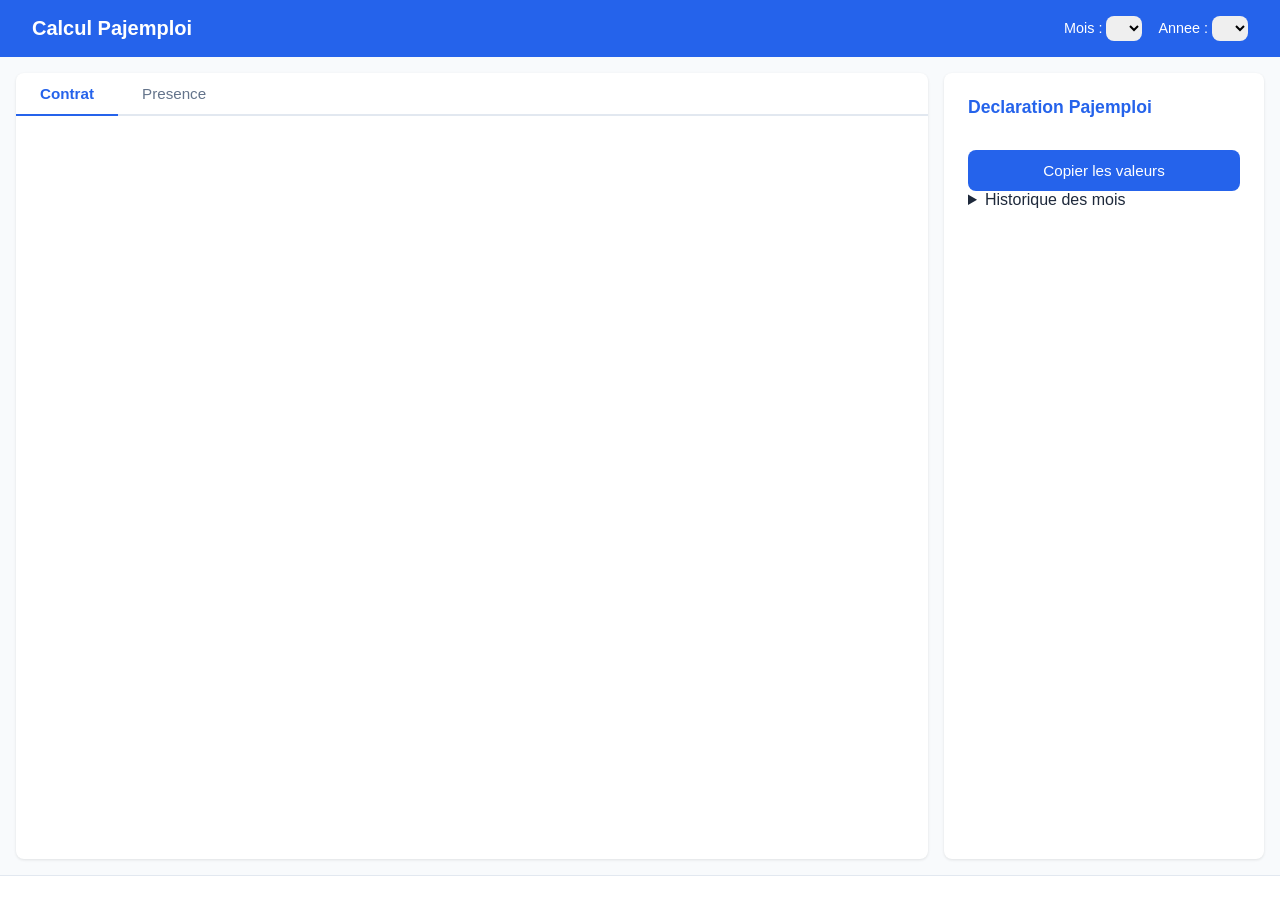
==== index.html @ 26d1346f "feat: project scaffold with HTML layout, CSS grid, and JS file structure Create the full page skelet" ====
<!DOCTYPE html>
<html lang="fr">
<head>
  <meta charset="UTF-8">
  <meta name="viewport" content="width=device-width, initial-scale=1.0">
  <title>Calcul Pajemploi</title>
  <link rel="stylesheet" href="css/style.css">
</head>
<body>
  <header class="header">
    <h1>Calcul Pajemploi</h1>
    <div class="header-controls">
      <label>Mois : <select id="select-month"></select></label>
      <label>Annee : <select id="select-year"></select></label>
    </div>
  </header>

  <main class="main-layout">
    <section class="central-panel">
      <nav class="tabs">
        <button class="tab active" data-tab="contrat">Contrat</button>
        <button class="tab" data-tab="presence">Presence</button>
      </nav>
      <div id="tab-contrat" class="tab-content active"></div>
      <div id="tab-presence" class="tab-content"></div>
    </section>

    <aside class="side-panel">
      <h2>Declaration Pajemploi</h2>
      <div id="pajemploi-results"></div>
      <button id="btn-copy">Copier les valeurs</button>
      <details id="history-section">
        <summary>Historique des mois</summary>
        <ul id="history-list"></ul>
      </details>
    </aside>
  </main>

  <footer class="footer"><div id="footer-rates"></div></footer>

  <script src="js/parametrage.js"></script>
  <script src="js/calculs.js"></script>
  <script src="js/storage.js"></script>
  <script src="js/app.js"></script>
</body>
</html>
---- css/style.css ----
*, *::before, *::after { box-sizing: border-box; margin: 0; padding: 0; }

:root {
  --primary: #2563eb;
  --primary-light: #dbeafe;
  --bg: #f8fafc;
  --surface: #ffffff;
  --text: #1e293b;
  --text-light: #64748b;
  --border: #e2e8f0;
  --success: #16a34a;
  --warning: #f59e0b;
  --danger: #dc2626;
  --radius: 8px;
}

body {
  font-family: -apple-system, BlinkMacSystemFont, 'Segoe UI', sans-serif;
  background: var(--bg);
  color: var(--text);
  min-height: 100vh;
  display: flex;
  flex-direction: column;
}

/* ---- Header ---- */
.header {
  background: var(--primary);
  color: white;
  padding: 1rem 2rem;
  display: flex;
  justify-content: space-between;
  align-items: center;
}

.header h1 { font-size: 1.25rem; }

.header-controls { display: flex; gap: 1rem; }
.header-controls label { font-size: 0.9rem; }
.header-controls select {
  padding: 0.25rem 0.5rem;
  border-radius: var(--radius);
  border: none;
}

/* ---- Main Layout (CSS Grid) ---- */
.main-layout {
  flex: 1;
  display: grid;
  grid-template-columns: 1fr 320px;
  gap: 1rem;
  padding: 1rem;
  max-width: 1600px;
  width: 100%;
  margin: 0 auto;
}

/* ---- Central Panel ---- */
.central-panel {
  background: var(--surface);
  border-radius: var(--radius);
  box-shadow: 0 1px 3px rgba(0,0,0,0.1);
  overflow: hidden;
}

/* ---- Tabs ---- */
.tabs {
  display: flex;
  border-bottom: 2px solid var(--border);
}

.tab {
  padding: 0.75rem 1.5rem;
  border: none;
  background: none;
  cursor: pointer;
  font-size: 0.95rem;
  color: var(--text-light);
  border-bottom: 2px solid transparent;
  margin-bottom: -2px;
  transition: color 0.2s, border-color 0.2s;
}

.tab:hover {
  color: var(--primary);
}

.tab.active {
  color: var(--primary);
  border-bottom-color: var(--primary);
  font-weight: 600;
}

.tab-content { display: none; padding: 1.5rem; }
.tab-content.active { display: block; }

/* ---- Side Panel ---- */
.side-panel {
  background: var(--surface);
  border-radius: var(--radius);
  box-shadow: 0 1px 3px rgba(0,0,0,0.1);
  padding: 1.5rem;
  position: sticky;
  top: 1rem;
  max-height: calc(100vh - 6rem);
  overflow-y: auto;
}

.side-panel h2 {
  font-size: 1.1rem;
  margin-bottom: 1rem;
  color: var(--primary);
}

#btn-copy {
  width: 100%;
  padding: 0.75rem;
  background: var(--primary);
  color: white;
  border: none;
  border-radius: var(--radius);
  cursor: pointer;
  font-size: 0.95rem;
  margin-top: 1rem;
  transition: opacity 0.2s;
}

#btn-copy:hover { opacity: 0.9; }

/* ---- Footer ---- */
.footer {
  background: var(--surface);
  border-top: 1px solid var(--border);
  padding: 0.75rem 2rem;
  font-size: 0.85rem;
  color: var(--text-light);
}

/* ---- Responsive: Tablet ---- */
@media (max-width: 1024px) {
  .main-layout {
    grid-template-columns: 1fr;
  }
  .side-panel {
    position: static;
    max-height: none;
  }
}

/* ---- Responsive: Mobile ---- */
@media (max-width: 768px) {
  .header {
    flex-direction: column;
    gap: 0.5rem;
    padding: 0.75rem 1rem;
  }
  .header h1 { font-size: 1.1rem; }

  .main-layout { padding: 0.5rem; }

  .tab-content { padding: 0.75rem; }
}
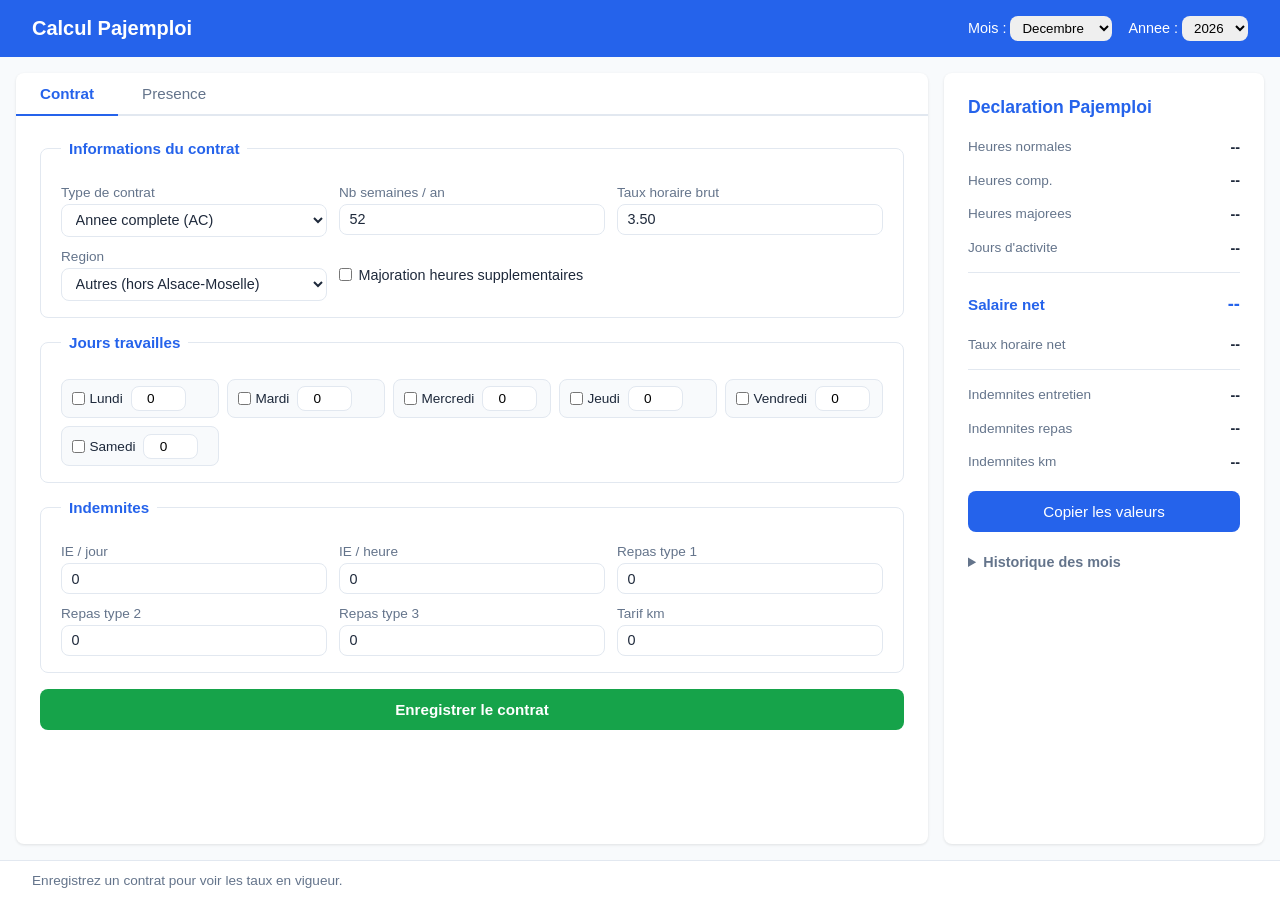
==== commit a7782e19: "feat: add contract form, attendance table, and Pajemploi results panel - Contract form with localSto" ====
--- a/index.html
+++ b/index.html
@@ -21,13 +21,172 @@
         <button class="tab active" data-tab="contrat">Contrat</button>
         <button class="tab" data-tab="presence">Presence</button>
       </nav>
-      <div id="tab-contrat" class="tab-content active"></div>
-      <div id="tab-presence" class="tab-content"></div>
+
+      <!-- ==================== TAB CONTRAT ==================== -->
+      <div id="tab-contrat" class="tab-content active">
+        <form id="form-contrat">
+          <fieldset class="form-section">
+            <legend>Informations du contrat</legend>
+            <div class="form-grid">
+              <div class="form-group">
+                <label for="typeContrat">Type de contrat</label>
+                <select id="typeContrat" name="typeContrat">
+                  <option value="AC">Annee complete (AC)</option>
+                  <option value="AI">Annee incomplete (AI)</option>
+                </select>
+              </div>
+              <div class="form-group">
+                <label for="nbSemContrat">Nb semaines / an</label>
+                <input type="number" id="nbSemContrat" name="nbSemContrat" value="52" min="1" max="52" step="1">
+              </div>
+              <div class="form-group">
+                <label for="tauxHoraire">Taux horaire brut</label>
+                <input type="number" id="tauxHoraire" name="tauxHoraire" value="3.50" min="0" step="0.01">
+              </div>
+              <div class="form-group">
+                <label for="region">Region</label>
+                <select id="region" name="region">
+                  <option value="Autres">Autres (hors Alsace-Moselle)</option>
+                  <option value="Alsace-Moselle">Alsace-Moselle</option>
+                </select>
+              </div>
+              <div class="form-group form-group-inline">
+                <label>
+                  <input type="checkbox" id="majorationHS" name="majorationHS">
+                  Majoration heures supplementaires
+                </label>
+              </div>
+              <div class="form-group" id="group-pourcentMajo" style="display:none;">
+                <label for="pourcentMajo">% majoration</label>
+                <input type="number" id="pourcentMajo" name="pourcentMajo" value="10" min="0" max="100" step="1">
+              </div>
+            </div>
+          </fieldset>
+
+          <fieldset class="form-section">
+            <legend>Jours travailles</legend>
+            <div class="jours-grid">
+              <div class="jour-config">
+                <label><input type="checkbox" id="jour-1" data-dow="1"> Lundi</label>
+                <input type="number" id="heures-1" data-dow="1" value="0" min="0" max="24" step="0.25" class="input-heures" placeholder="h">
+              </div>
+              <div class="jour-config">
+                <label><input type="checkbox" id="jour-2" data-dow="2"> Mardi</label>
+                <input type="number" id="heures-2" data-dow="2" value="0" min="0" max="24" step="0.25" class="input-heures" placeholder="h">
+              </div>
+              <div class="jour-config">
+                <label><input type="checkbox" id="jour-3" data-dow="3"> Mercredi</label>
+                <input type="number" id="heures-3" data-dow="3" value="0" min="0" max="24" step="0.25" class="input-heures" placeholder="h">
+              </div>
+              <div class="jour-config">
+                <label><input type="checkbox" id="jour-4" data-dow="4"> Jeudi</label>
+                <input type="number" id="heures-4" data-dow="4" value="0" min="0" max="24" step="0.25" class="input-heures" placeholder="h">
+              </div>
+              <div class="jour-config">
+                <label><input type="checkbox" id="jour-5" data-dow="5"> Vendredi</label>
+                <input type="number" id="heures-5" data-dow="5" value="0" min="0" max="24" step="0.25" class="input-heures" placeholder="h">
+              </div>
+              <div class="jour-config">
+                <label><input type="checkbox" id="jour-6" data-dow="6"> Samedi</label>
+                <input type="number" id="heures-6" data-dow="6" value="0" min="0" max="24" step="0.25" class="input-heures" placeholder="h">
+              </div>
+            </div>
+          </fieldset>
+
+          <fieldset class="form-section">
+            <legend>Indemnites</legend>
+            <div class="form-grid">
+              <div class="form-group">
+                <label for="ieContractuelJour">IE / jour</label>
+                <input type="number" id="ieContractuelJour" name="ieContractuelJour" value="0" min="0" step="0.01">
+              </div>
+              <div class="form-group">
+                <label for="ieContractuelHeure">IE / heure</label>
+                <input type="number" id="ieContractuelHeure" name="ieContractuelHeure" value="0" min="0" step="0.001">
+              </div>
+              <div class="form-group">
+                <label for="tarifRepas1">Repas type 1</label>
+                <input type="number" id="tarifRepas1" name="tarifRepas1" value="0" min="0" step="0.01">
+              </div>
+              <div class="form-group">
+                <label for="tarifRepas2">Repas type 2</label>
+                <input type="number" id="tarifRepas2" name="tarifRepas2" value="0" min="0" step="0.01">
+              </div>
+              <div class="form-group">
+                <label for="tarifRepas3">Repas type 3</label>
+                <input type="number" id="tarifRepas3" name="tarifRepas3" value="0" min="0" step="0.01">
+              </div>
+              <div class="form-group">
+                <label for="tarifKm">Tarif km</label>
+                <input type="number" id="tarifKm" name="tarifKm" value="0" min="0" step="0.01">
+              </div>
+            </div>
+          </fieldset>
+
+          <button type="submit" class="btn-save">Enregistrer le contrat</button>
+        </form>
+      </div>
+
+      <!-- ==================== TAB PRESENCE ==================== -->
+      <div id="tab-presence" class="tab-content">
+        <div class="presence-wrapper">
+          <table id="table-presence" class="presence-table">
+            <thead><tr>
+              <th>Jour</th><th>Prevu</th><th>Potent.</th><th>Realise</th><th>Deduire</th>
+              <th>Absent</th><th>H.Comp</th><th>H.Majo</th><th>IE</th>
+              <th>IR</th><th>IK (km)</th><th>Commentaire</th>
+            </tr></thead>
+            <tbody id="tbody-presence"></tbody>
+            <tfoot id="tfoot-presence"></tfoot>
+          </table>
+        </div>
+      </div>
     </section>
 
     <aside class="side-panel">
       <h2>Declaration Pajemploi</h2>
-      <div id="pajemploi-results"></div>
+      <div id="pajemploi-results">
+        <div class="result-grid">
+          <div class="result-item">
+            <span class="result-label">Heures normales</span>
+            <span class="result-value" id="res-heures-normales">--</span>
+          </div>
+          <div class="result-item">
+            <span class="result-label">Heures comp.</span>
+            <span class="result-value" id="res-heures-comp">--</span>
+          </div>
+          <div class="result-item">
+            <span class="result-label">Heures majorees</span>
+            <span class="result-value" id="res-heures-majo">--</span>
+          </div>
+          <div class="result-item">
+            <span class="result-label">Jours d'activite</span>
+            <span class="result-value" id="res-jours-activite">--</span>
+          </div>
+          <div class="result-divider"></div>
+          <div class="result-item result-highlight">
+            <span class="result-label">Salaire net</span>
+            <span class="result-value" id="res-salaire-net">--</span>
+          </div>
+          <div class="result-item">
+            <span class="result-label">Taux horaire net</span>
+            <span class="result-value" id="res-taux-net">--</span>
+          </div>
+          <div class="result-divider"></div>
+          <div class="result-item">
+            <span class="result-label">Indemnites entretien</span>
+            <span class="result-value" id="res-ie">--</span>
+          </div>
+          <div class="result-item">
+            <span class="result-label">Indemnites repas</span>
+            <span class="result-value" id="res-ir">--</span>
+          </div>
+          <div class="result-item">
+            <span class="result-label">Indemnites km</span>
+            <span class="result-value" id="res-ik">--</span>
+          </div>
+        </div>
+      </div>
       <button id="btn-copy">Copier les valeurs</button>
       <details id="history-section">
         <summary>Historique des mois</summary>
--- a/css/style.css
+++ b/css/style.css
@@ -136,6 +136,360 @@
   color: var(--text-light);
 }
 
+/* ============================================================
+   FORM STYLES (Contract Form)
+   ============================================================ */
+.form-section {
+  border: 1px solid var(--border);
+  border-radius: var(--radius);
+  padding: 1rem 1.25rem;
+  margin-bottom: 1rem;
+}
+
+.form-section legend {
+  font-weight: 600;
+  font-size: 0.95rem;
+  color: var(--primary);
+  padding: 0 0.5rem;
+}
+
+.form-grid {
+  display: grid;
+  grid-template-columns: repeat(auto-fill, minmax(200px, 1fr));
+  gap: 0.75rem;
+  margin-top: 0.75rem;
+}
+
+.form-group {
+  display: flex;
+  flex-direction: column;
+  gap: 0.25rem;
+}
+
+.form-group label {
+  font-size: 0.85rem;
+  color: var(--text-light);
+  font-weight: 500;
+}
+
+.form-group input[type="number"],
+.form-group input[type="text"],
+.form-group select {
+  padding: 0.4rem 0.6rem;
+  border: 1px solid var(--border);
+  border-radius: var(--radius);
+  font-size: 0.9rem;
+  background: var(--surface);
+  color: var(--text);
+  transition: border-color 0.2s;
+}
+
+.form-group input:focus,
+.form-group select:focus {
+  outline: none;
+  border-color: var(--primary);
+  box-shadow: 0 0 0 2px var(--primary-light);
+}
+
+.form-group-inline {
+  flex-direction: row;
+  align-items: center;
+  gap: 0.5rem;
+}
+
+.form-group-inline label {
+  display: flex;
+  align-items: center;
+  gap: 0.4rem;
+  font-size: 0.9rem;
+  color: var(--text);
+  cursor: pointer;
+}
+
+/* Jours travailles grid */
+.jours-grid {
+  display: grid;
+  grid-template-columns: repeat(auto-fill, minmax(150px, 1fr));
+  gap: 0.5rem;
+  margin-top: 0.75rem;
+}
+
+.jour-config {
+  display: flex;
+  align-items: center;
+  gap: 0.5rem;
+  padding: 0.4rem 0.6rem;
+  border: 1px solid var(--border);
+  border-radius: var(--radius);
+  background: var(--bg);
+}
+
+.jour-config label {
+  display: flex;
+  align-items: center;
+  gap: 0.3rem;
+  font-size: 0.85rem;
+  cursor: pointer;
+  white-space: nowrap;
+}
+
+.jour-config .input-heures {
+  width: 55px;
+  padding: 0.25rem 0.4rem;
+  border: 1px solid var(--border);
+  border-radius: var(--radius);
+  font-size: 0.85rem;
+  text-align: center;
+}
+
+.jour-config .input-heures:focus {
+  outline: none;
+  border-color: var(--primary);
+}
+
+.btn-save {
+  display: block;
+  width: 100%;
+  padding: 0.75rem;
+  background: var(--success);
+  color: white;
+  border: none;
+  border-radius: var(--radius);
+  cursor: pointer;
+  font-size: 0.95rem;
+  font-weight: 600;
+  transition: opacity 0.2s;
+}
+
+.btn-save:hover { opacity: 0.9; }
+
+/* ============================================================
+   PRESENCE TABLE STYLES
+   ============================================================ */
+.presence-wrapper {
+  overflow-x: auto;
+}
+
+.presence-table {
+  width: 100%;
+  border-collapse: collapse;
+  font-size: 0.85rem;
+}
+
+.presence-table th,
+.presence-table td {
+  padding: 0.35rem 0.4rem;
+  border: 1px solid var(--border);
+  text-align: center;
+  white-space: nowrap;
+}
+
+.presence-table thead th {
+  background: var(--primary);
+  color: white;
+  font-weight: 600;
+  font-size: 0.8rem;
+  position: sticky;
+  top: 0;
+  z-index: 1;
+}
+
+.presence-table td:first-child {
+  text-align: left;
+  font-weight: 500;
+  min-width: 65px;
+}
+
+.presence-table input[type="number"] {
+  width: 55px;
+  padding: 0.2rem 0.3rem;
+  border: 1px solid var(--border);
+  border-radius: 4px;
+  font-size: 0.8rem;
+  text-align: center;
+}
+
+.presence-table input[type="number"]:focus {
+  outline: none;
+  border-color: var(--primary);
+}
+
+.presence-table input[type="text"] {
+  width: 80px;
+  padding: 0.2rem 0.3rem;
+  border: 1px solid var(--border);
+  border-radius: 4px;
+  font-size: 0.8rem;
+}
+
+.presence-table input[type="text"]:focus {
+  outline: none;
+  border-color: var(--primary);
+}
+
+.presence-table select {
+  width: 42px;
+  padding: 0.15rem;
+  border: 1px solid var(--border);
+  border-radius: 4px;
+  font-size: 0.75rem;
+  text-align: center;
+}
+
+.presence-table .col-auto {
+  background: var(--primary-light);
+}
+
+.presence-table tr.jour-off {
+  background: #f1f5f9;
+  color: var(--text-light);
+}
+
+.presence-table tr.jour-off .col-auto {
+  background: #e2e8f0;
+}
+
+.presence-table tfoot td {
+  font-weight: 700;
+  background: var(--primary-light);
+  font-size: 0.85rem;
+}
+
+.badge-absent {
+  display: inline-block;
+  padding: 0.1rem 0.4rem;
+  background: var(--danger);
+  color: white;
+  border-radius: 4px;
+  font-size: 0.7rem;
+  font-weight: 600;
+}
+
+.ir-cell {
+  display: flex;
+  gap: 2px;
+  justify-content: center;
+}
+
+/* ============================================================
+   RESULT PANEL STYLES
+   ============================================================ */
+.result-grid {
+  display: flex;
+  flex-direction: column;
+  gap: 0.5rem;
+}
+
+.result-item {
+  display: flex;
+  justify-content: space-between;
+  align-items: center;
+  padding: 0.3rem 0;
+}
+
+.result-label {
+  font-size: 0.85rem;
+  color: var(--text-light);
+}
+
+.result-value {
+  font-size: 0.9rem;
+  font-weight: 600;
+  color: var(--text);
+}
+
+.result-highlight {
+  padding: 0.5rem 0;
+}
+
+.result-highlight .result-label {
+  font-size: 0.95rem;
+  color: var(--primary);
+  font-weight: 600;
+}
+
+.result-highlight .result-value {
+  font-size: 1.15rem;
+  color: var(--primary);
+  font-weight: 700;
+}
+
+.result-divider {
+  height: 1px;
+  background: var(--border);
+  margin: 0.25rem 0;
+}
+
+/* ============================================================
+   HISTORY
+   ============================================================ */
+#history-section {
+  margin-top: 1rem;
+}
+
+#history-section summary {
+  cursor: pointer;
+  font-size: 0.9rem;
+  font-weight: 600;
+  color: var(--text-light);
+  padding: 0.4rem 0;
+}
+
+#history-list {
+  list-style: none;
+  margin-top: 0.5rem;
+}
+
+#history-list li {
+  padding: 0.3rem 0;
+}
+
+#history-list a {
+  color: var(--primary);
+  text-decoration: none;
+  font-size: 0.85rem;
+}
+
+#history-list a:hover {
+  text-decoration: underline;
+}
+
+/* ============================================================
+   NOTIFICATION
+   ============================================================ */
+.notification {
+  position: fixed;
+  bottom: 1.5rem;
+  right: 1.5rem;
+  background: var(--success);
+  color: white;
+  padding: 0.75rem 1.25rem;
+  border-radius: var(--radius);
+  font-size: 0.9rem;
+  font-weight: 500;
+  box-shadow: 0 4px 12px rgba(0,0,0,0.15);
+  z-index: 9999;
+  animation: notif-in 0.3s ease;
+}
+
+@keyframes notif-in {
+  from { opacity: 0; transform: translateY(10px); }
+  to   { opacity: 1; transform: translateY(0); }
+}
+
+/* ============================================================
+   FOOTER RATES
+   ============================================================ */
+#footer-rates {
+  display: flex;
+  flex-wrap: wrap;
+  gap: 1.5rem;
+}
+
+#footer-rates span {
+  white-space: nowrap;
+}
+
 /* ---- Responsive: Tablet ---- */
 @media (max-width: 1024px) {
   .main-layout {
@@ -159,4 +513,12 @@
   .main-layout { padding: 0.5rem; }
 
   .tab-content { padding: 0.75rem; }
-}
+
+  .form-grid {
+    grid-template-columns: 1fr;
+  }
+
+  .jours-grid {
+    grid-template-columns: 1fr 1fr;
+  }
+}
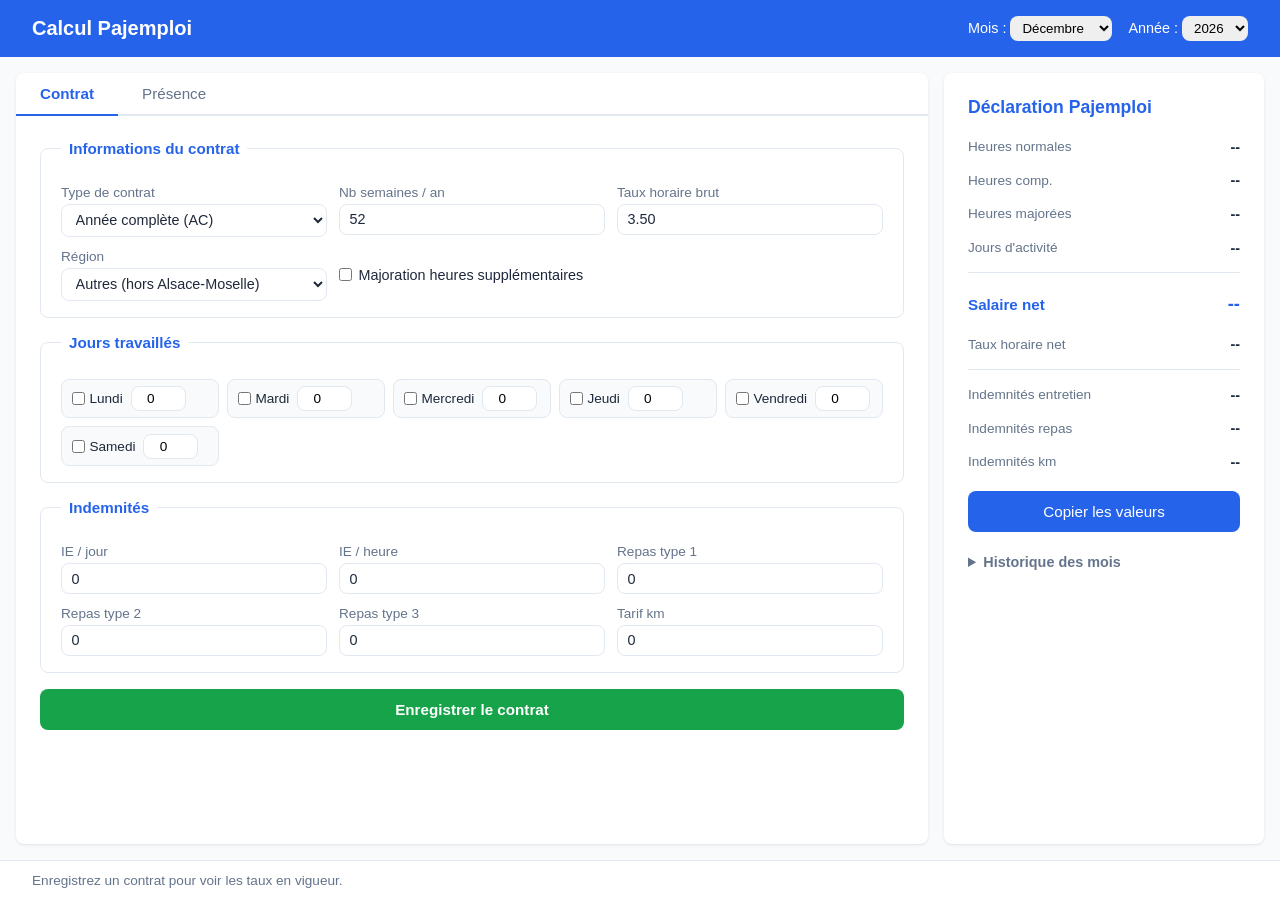
==== commit 9fe626db: "fix: add proper French accents and replace EUR with € symbol All user-facing text now uses correct F" ====
--- a/index.html
+++ b/index.html
@@ -11,7 +11,7 @@
     <h1>Calcul Pajemploi</h1>
     <div class="header-controls">
       <label>Mois : <select id="select-month"></select></label>
-      <label>Annee : <select id="select-year"></select></label>
+      <label>Année : <select id="select-year"></select></label>
     </div>
   </header>
 
@@ -19,7 +19,7 @@
     <section class="central-panel">
       <nav class="tabs">
         <button class="tab active" data-tab="contrat">Contrat</button>
-        <button class="tab" data-tab="presence">Presence</button>
+        <button class="tab" data-tab="presence">Présence</button>
       </nav>
 
       <!-- ==================== TAB CONTRAT ==================== -->
@@ -31,8 +31,8 @@
               <div class="form-group">
                 <label for="typeContrat">Type de contrat</label>
                 <select id="typeContrat" name="typeContrat">
-                  <option value="AC">Annee complete (AC)</option>
-                  <option value="AI">Annee incomplete (AI)</option>
+                  <option value="AC">Année complète (AC)</option>
+                  <option value="AI">Année incomplète (AI)</option>
                 </select>
               </div>
               <div class="form-group">
@@ -44,7 +44,7 @@
                 <input type="number" id="tauxHoraire" name="tauxHoraire" value="3.50" min="0" step="0.01">
               </div>
               <div class="form-group">
-                <label for="region">Region</label>
+                <label for="region">Région</label>
                 <select id="region" name="region">
                   <option value="Autres">Autres (hors Alsace-Moselle)</option>
                   <option value="Alsace-Moselle">Alsace-Moselle</option>
@@ -53,7 +53,7 @@
               <div class="form-group form-group-inline">
                 <label>
                   <input type="checkbox" id="majorationHS" name="majorationHS">
-                  Majoration heures supplementaires
+                  Majoration heures supplémentaires
                 </label>
               </div>
               <div class="form-group" id="group-pourcentMajo" style="display:none;">
@@ -64,7 +64,7 @@
           </fieldset>
 
           <fieldset class="form-section">
-            <legend>Jours travailles</legend>
+            <legend>Jours travaillés</legend>
             <div class="jours-grid">
               <div class="jour-config">
                 <label><input type="checkbox" id="jour-1" data-dow="1"> Lundi</label>
@@ -94,7 +94,7 @@
           </fieldset>
 
           <fieldset class="form-section">
-            <legend>Indemnites</legend>
+            <legend>Indemnités</legend>
             <div class="form-grid">
               <div class="form-group">
                 <label for="ieContractuelJour">IE / jour</label>
@@ -132,7 +132,7 @@
         <div class="presence-wrapper">
           <table id="table-presence" class="presence-table">
             <thead><tr>
-              <th>Jour</th><th>Prevu</th><th>Potent.</th><th>Realise</th><th>Deduire</th>
+              <th>Jour</th><th>Prévu</th><th>Potent.</th><th>Réalisé</th><th>Déduire</th>
               <th>Absent</th><th>H.Comp</th><th>H.Majo</th><th>IE</th>
               <th>IR</th><th>IK (km)</th><th>Commentaire</th>
             </tr></thead>
@@ -144,7 +144,7 @@
     </section>
 
     <aside class="side-panel">
-      <h2>Declaration Pajemploi</h2>
+      <h2>Déclaration Pajemploi</h2>
       <div id="pajemploi-results">
         <div class="result-grid">
           <div class="result-item">
@@ -156,11 +156,11 @@
             <span class="result-value" id="res-heures-comp">--</span>
           </div>
           <div class="result-item">
-            <span class="result-label">Heures majorees</span>
+            <span class="result-label">Heures majorées</span>
             <span class="result-value" id="res-heures-majo">--</span>
           </div>
           <div class="result-item">
-            <span class="result-label">Jours d'activite</span>
+            <span class="result-label">Jours d'activité</span>
             <span class="result-value" id="res-jours-activite">--</span>
           </div>
           <div class="result-divider"></div>
@@ -174,15 +174,15 @@
           </div>
           <div class="result-divider"></div>
           <div class="result-item">
-            <span class="result-label">Indemnites entretien</span>
+            <span class="result-label">Indemnités entretien</span>
             <span class="result-value" id="res-ie">--</span>
           </div>
           <div class="result-item">
-            <span class="result-label">Indemnites repas</span>
+            <span class="result-label">Indemnités repas</span>
             <span class="result-value" id="res-ir">--</span>
           </div>
           <div class="result-item">
-            <span class="result-label">Indemnites km</span>
+            <span class="result-label">Indemnités km</span>
             <span class="result-value" id="res-ik">--</span>
           </div>
         </div>
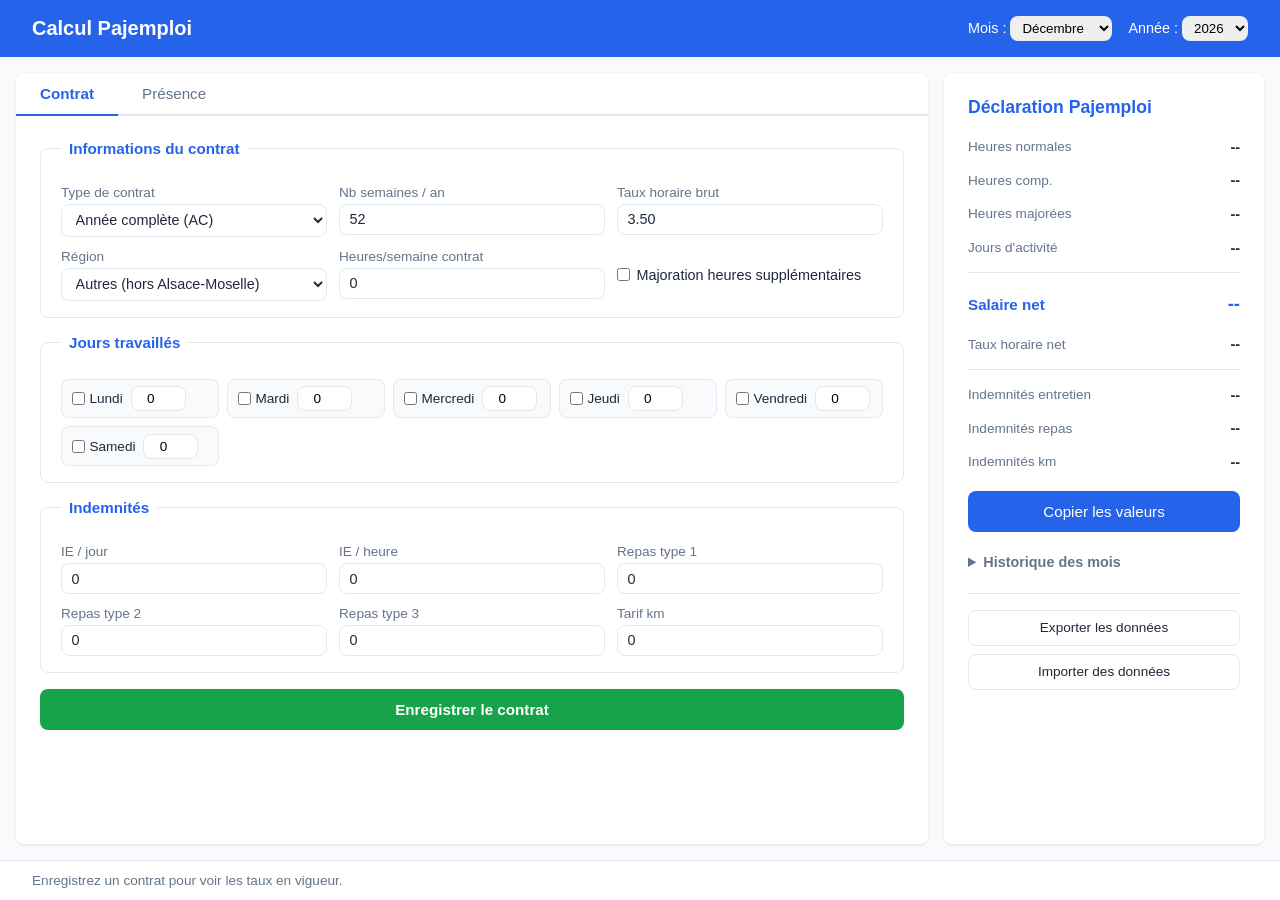
==== commit 38bf0482: "feat: add contract weekly hours field, fix majoration calc, add backup system - Add "Heures/semaine " ====
--- a/index.html
+++ b/index.html
@@ -50,6 +50,10 @@
                   <option value="Alsace-Moselle">Alsace-Moselle</option>
                 </select>
               </div>
+              <div class="form-group">
+                <label for="heuresParSemaineContrat">Heures/semaine contrat</label>
+                <input type="number" id="heuresParSemaineContrat" name="heuresParSemaineContrat" value="0" min="0" max="60" step="0.25">
+              </div>
               <div class="form-group form-group-inline">
                 <label>
                   <input type="checkbox" id="majorationHS" name="majorationHS">
@@ -129,6 +133,12 @@
 
       <!-- ==================== TAB PRESENCE ==================== -->
       <div id="tab-presence" class="tab-content">
+        <div class="report-semaine">
+          <label for="report-heures">Report heures semaine précédente :</label>
+          <input type="number" id="report-heures" value="0" min="0" step="0.25">
+          <span class="report-unit">h</span>
+          <span id="report-info" class="report-info"></span>
+        </div>
         <div class="presence-wrapper">
           <table id="table-presence" class="presence-table">
             <thead><tr>
@@ -192,6 +202,11 @@
         <summary>Historique des mois</summary>
         <ul id="history-list"></ul>
       </details>
+      <div class="backup-section">
+        <button id="btn-export" class="btn-backup btn-export">Exporter les données</button>
+        <button id="btn-import-trigger" class="btn-backup btn-import">Importer des données</button>
+        <input type="file" id="btn-import-file" accept=".json" style="display:none;">
+      </div>
     </aside>
   </main>
 
--- a/css/style.css
+++ b/css/style.css
@@ -372,6 +372,78 @@
 }
 
 /* ============================================================
+   REPORT SEMAINE PRECEDENTE
+   ============================================================ */
+.report-semaine {
+  display: flex;
+  align-items: center;
+  gap: 0.5rem;
+  padding: 0.75rem 0;
+  margin-bottom: 0.5rem;
+  border-bottom: 1px dashed var(--border);
+}
+
+.report-semaine label {
+  font-size: 0.85rem;
+  font-weight: 500;
+  color: var(--text-light);
+  white-space: nowrap;
+}
+
+.report-semaine input[type="number"] {
+  width: 70px;
+  padding: 0.3rem 0.5rem;
+  border: 1px solid var(--border);
+  border-radius: var(--radius);
+  font-size: 0.9rem;
+  text-align: center;
+}
+
+.report-semaine input[type="number"]:focus {
+  outline: none;
+  border-color: var(--primary);
+  box-shadow: 0 0 0 2px var(--primary-light);
+}
+
+.report-unit {
+  font-size: 0.85rem;
+  color: var(--text-light);
+}
+
+.report-info {
+  font-size: 0.75rem;
+  color: var(--text-light);
+  font-style: italic;
+}
+
+/* ============================================================
+   SEMAINE SEPARATORS & SUMMARIES
+   ============================================================ */
+.presence-table tr.semaine-separator td {
+  height: 6px;
+  padding: 0;
+  border: none;
+  background: var(--bg);
+}
+
+.presence-table tr.semaine-summary td {
+  padding: 0.4rem 0.6rem;
+  text-align: left;
+  font-size: 0.8rem;
+  font-weight: 600;
+  color: var(--text-light);
+  background: #f1f5f9;
+  border: none;
+  border-bottom: 2px solid var(--border);
+}
+
+.presence-table tr.semaine-over45 td {
+  color: var(--warning);
+  background: #fef3c7;
+  border-bottom-color: var(--warning);
+}
+
+/* ============================================================
    RESULT PANEL STYLES
    ============================================================ */
 .result-grid {
@@ -452,6 +524,49 @@
 
 #history-list a:hover {
   text-decoration: underline;
+}
+
+/* ============================================================
+   BACKUP BUTTONS
+   ============================================================ */
+.backup-section {
+  margin-top: 1rem;
+  padding-top: 1rem;
+  border-top: 1px solid var(--border);
+  display: flex;
+  flex-direction: column;
+  gap: 0.5rem;
+}
+
+.btn-backup {
+  width: 100%;
+  padding: 0.6rem;
+  border: 1px solid var(--border);
+  border-radius: var(--radius);
+  cursor: pointer;
+  font-size: 0.85rem;
+  font-weight: 500;
+  transition: background 0.2s, border-color 0.2s;
+}
+
+.btn-export {
+  background: var(--surface);
+  color: var(--text);
+}
+
+.btn-export:hover {
+  background: var(--bg);
+  border-color: var(--primary);
+}
+
+.btn-import {
+  background: var(--surface);
+  color: var(--text);
+}
+
+.btn-import:hover {
+  background: var(--bg);
+  border-color: var(--primary);
 }
 
 /* ============================================================
